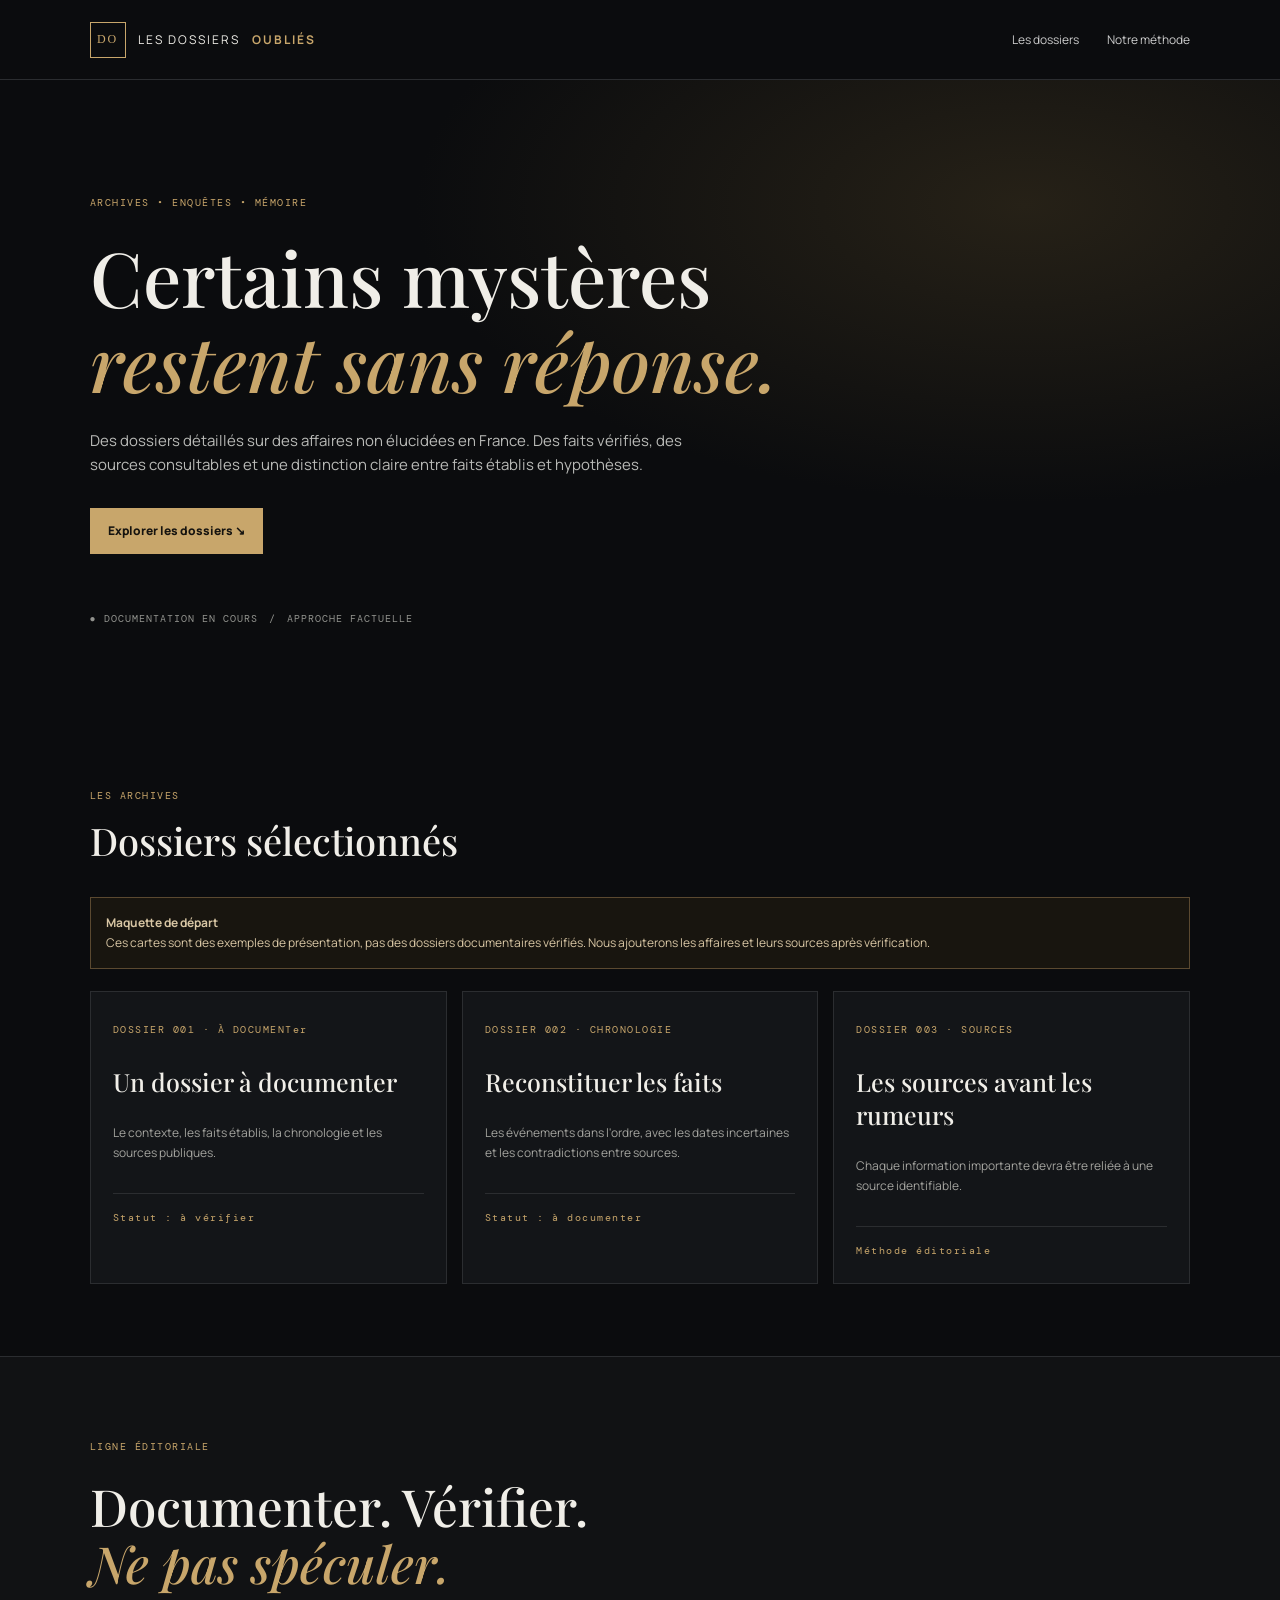
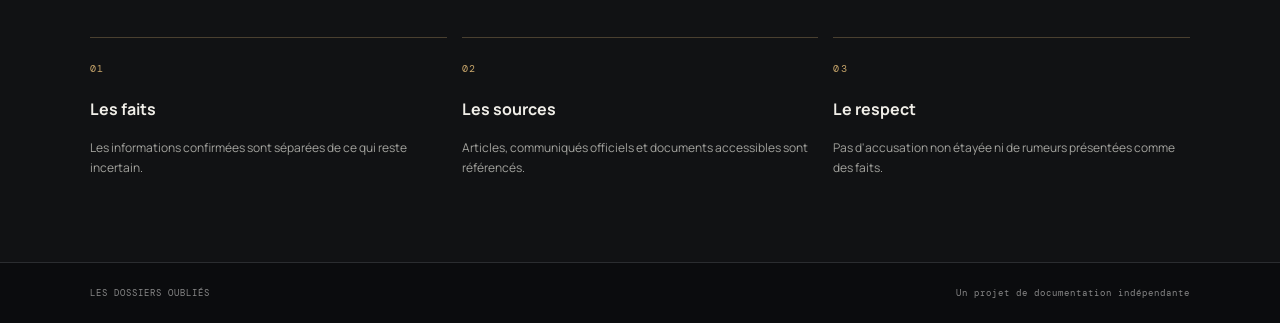
==== index.html @ da90b841 "Add files via upload" ====
<!doctype html>
<html lang="fr"><head><meta charset="utf-8"><meta name="viewport" content="width=device-width,initial-scale=1">
<title>Les Dossiers Oubliés</title><meta name="description" content="Dossiers documentés sur des affaires non élucidées en France.">
<link rel="stylesheet" href="style.css"></head><body>
<header><a class="brand" href="#"><span class="mark">DO</span> LES DOSSIERS <b>OUBLIÉS</b></a><nav><a href="#dossiers">Les dossiers</a><a href="#methode">Notre méthode</a></nav></header>
<main><section class="hero"><p class="eyebrow">ARCHIVES • ENQUÊTES • MÉMOIRE</p><h1>Certains mystères<br><em>restent sans réponse.</em></h1>
<p class="intro">Des dossiers détaillés sur des affaires non élucidées en France. Des faits vérifiés, des sources consultables et une distinction claire entre faits établis et hypothèses.</p><a class="button" href="#dossiers">Explorer les dossiers ↘</a><p class="footnote">● DOCUMENTATION EN COURS　/　APPROCHE FACTUELLE</p></section>
<section class="section" id="dossiers"><p class="eyebrow">LES ARCHIVES</p><h2>Dossiers sélectionnés</h2>
<div class="notice"><b>Maquette de départ</b><br>Ces cartes sont des exemples de présentation, pas des dossiers documentaires vérifiés. Nous ajouterons les affaires et leurs sources après vérification.</div>
<div class="cards">
<article><small>DOSSIER 001 · À DOCUMENTer</small><h3>Un dossier à documenter</h3><p>Le contexte, les faits établis, la chronologie et les sources publiques.</p><hr><small>Statut : à vérifier</small></article>
<article><small>DOSSIER 002 · CHRONOLOGIE</small><h3>Reconstituer les faits</h3><p>Les événements dans l'ordre, avec les dates incertaines et les contradictions entre sources.</p><hr><small>Statut : à documenter</small></article>
<article><small>DOSSIER 003 · SOURCES</small><h3>Les sources avant les rumeurs</h3><p>Chaque information importante devra être reliée à une source identifiable.</p><hr><small>Méthode éditoriale</small></article>
</div></section>
<section class="method" id="methode"><p class="eyebrow">LIGNE ÉDITORIALE</p><h2>Documenter. Vérifier.<br><em>Ne pas spéculer.</em></h2>
<div class="columns"><div><small>01</small><h3>Les faits</h3><p>Les informations confirmées sont séparées de ce qui reste incertain.</p></div><div><small>02</small><h3>Les sources</h3><p>Articles, communiqués officiels et documents accessibles sont référencés.</p></div><div><small>03</small><h3>Le respect</h3><p>Pas d'accusation non étayée ni de rumeurs présentées comme des faits.</p></div></div></section></main>
<footer><span>LES DOSSIERS OUBLIÉS</span><span>Un projet de documentation indépendante</span></footer><script src="app.js"></script></body></html>
---- style.css ----
@import url('https://fonts.googleapis.com/css2?family=DM+Mono:wght@400;500&family=Playfair+Display:ital,wght@0,500;0,600;1,500&family=Manrope:wght@400;500;600;700;800&display=swap');
:root{--bg:#0b0c0e;--panel:#131518;--line:#2b2d30;--text:#f0eee8;--muted:#a3a39e;--gold:#c8a66b}*{box-sizing:border-box}html{scroll-behavior:smooth}body{margin:0;background:var(--bg);color:var(--text);font-family:Manrope,Arial,sans-serif;line-height:1.65}a{color:inherit;text-decoration:none}header{height:80px;padding:0 7vw;display:flex;align-items:center;justify-content:space-between;border-bottom:1px solid var(--line)}.brand{font-size:12px;letter-spacing:2px;display:flex;align-items:center;gap:12px}.brand b{color:var(--gold)}.mark{width:36px;height:36px;border:1px solid var(--gold);display:grid;place-items:center;color:var(--gold);font-family:Georgia,serif}nav{display:flex;gap:28px;font-size:12px;color:#ccc}.hero{padding:105px 7vw 70px;min-height:480px;background:radial-gradient(ellipse at 80% 20%,#262117,transparent 42%)}.eyebrow,small{font-family:'DM Mono',monospace;letter-spacing:1.5px;color:var(--gold);font-size:10px}.hero h1,.method h2{font:500 clamp(42px,6vw,76px)/1.12 'Playfair Display',Georgia,serif;margin:22px 0}.hero em,.method em{color:var(--gold)}.intro{max-width:610px;color:#b9bab7;font-size:15px;margin:25px 0 30px}.button{display:inline-block;background:var(--gold);color:#15130f;padding:13px 18px;font-size:12px;font-weight:800}.footnote{margin-top:58px;font:10px 'DM Mono',monospace;letter-spacing:1px;color:#92938e}.section,.method{padding:72px 7vw}.section h2{font:500 38px 'Playfair Display',Georgia,serif;margin-top:0}.notice{border:1px solid #5b4930;background:#18150f;padding:15px;margin-bottom:22px;color:#d8c6a4;font-size:12px}.cards,.columns{display:grid;grid-template-columns:repeat(3,minmax(0,1fr));gap:15px}.cards article{background:var(--panel);border:1px solid var(--line);padding:22px;min-height:245px}.cards h3{font:500 25px 'Playfair Display',Georgia,serif}.cards p,.columns p{font-size:12px;color:var(--muted)}hr{border:0;border-top:1px solid var(--line);margin-top:30px}.method{background:#111214;border-top:1px solid var(--line)}.method h2{font-size:clamp(35px,4vw,54px)}.columns{margin-top:45px}.columns>div{border-top:1px solid #4a4030;padding-top:15px}.columns h3{font-size:16px}footer{padding:24px 7vw;display:flex;justify-content:space-between;color:#888;font:9px 'DM Mono',monospace;letter-spacing:1px;border-top:1px solid var(--line)}@media(max-width:700px){header{padding:0 5vw}.brand{font-size:9px;letter-spacing:1px}nav{gap:12px;font-size:10px}.hero,.section,.method{padding:55px 6vw}.cards,.columns{grid-template-columns:1fr}footer{padding:22px 6vw;flex-direction:column;gap:10px}}
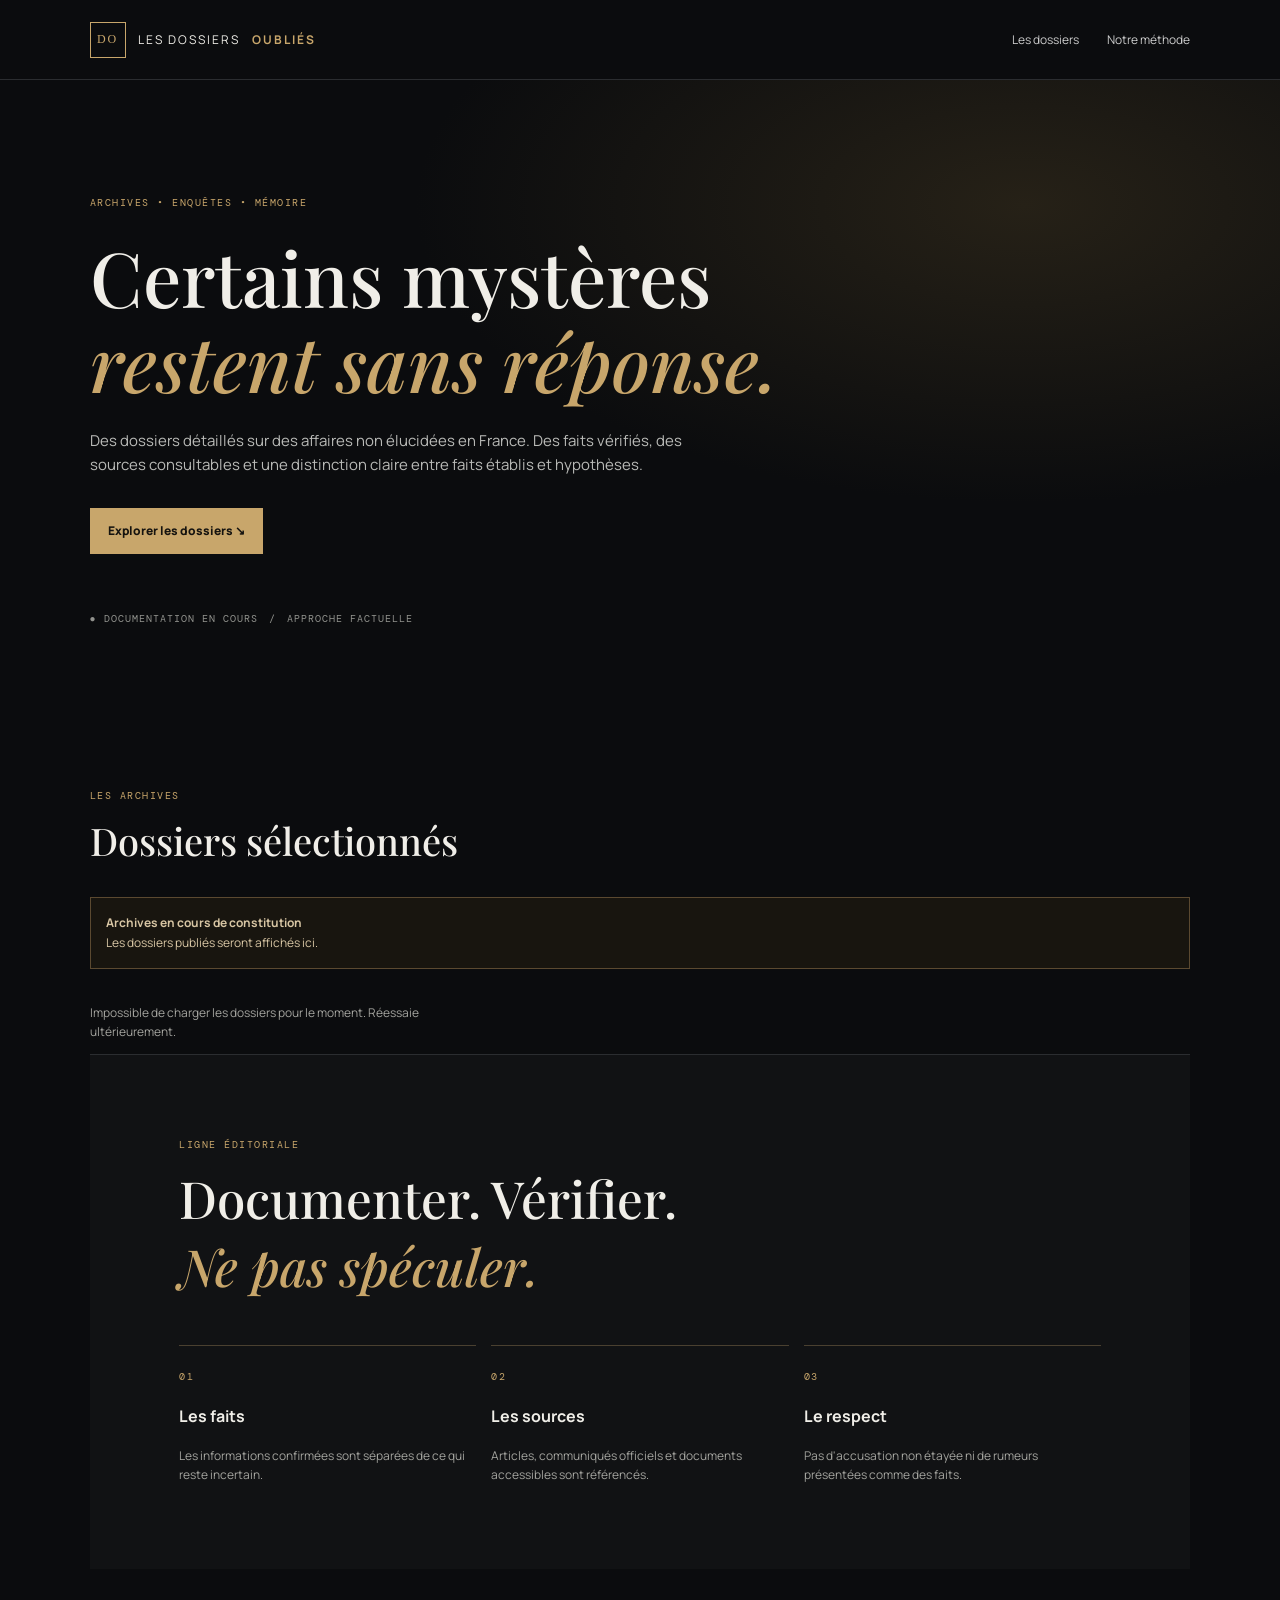
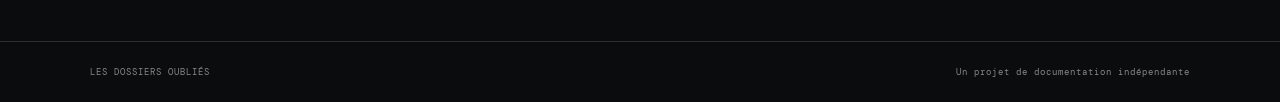
==== commit 39113795: "Revise notice section and add loading message Updated the notice section to reflect ongoing archive " ====
--- a/index.html
+++ b/index.html
@@ -6,12 +6,13 @@
 <main><section class="hero"><p class="eyebrow">ARCHIVES • ENQUÊTES • MÉMOIRE</p><h1>Certains mystères<br><em>restent sans réponse.</em></h1>
 <p class="intro">Des dossiers détaillés sur des affaires non élucidées en France. Des faits vérifiés, des sources consultables et une distinction claire entre faits établis et hypothèses.</p><a class="button" href="#dossiers">Explorer les dossiers ↘</a><p class="footnote">● DOCUMENTATION EN COURS　/　APPROCHE FACTUELLE</p></section>
 <section class="section" id="dossiers"><p class="eyebrow">LES ARCHIVES</p><h2>Dossiers sélectionnés</h2>
-<div class="notice"><b>Maquette de départ</b><br>Ces cartes sont des exemples de présentation, pas des dossiers documentaires vérifiés. Nous ajouterons les affaires et leurs sources après vérification.</div>
+<div class="notice">
+  <b>Archives en cours de constitution</b><br>
+  Les dossiers publiés seront affichés ici.
+</div>
 <div class="cards">
-<article><small>DOSSIER 001 · À DOCUMENTer</small><h3>Un dossier à documenter</h3><p>Le contexte, les faits établis, la chronologie et les sources publiques.</p><hr><small>Statut : à vérifier</small></article>
-<article><small>DOSSIER 002 · CHRONOLOGIE</small><h3>Reconstituer les faits</h3><p>Les événements dans l'ordre, avec les dates incertaines et les contradictions entre sources.</p><hr><small>Statut : à documenter</small></article>
-<article><small>DOSSIER 003 · SOURCES</small><h3>Les sources avant les rumeurs</h3><p>Chaque information importante devra être reliée à une source identifiable.</p><hr><small>Méthode éditoriale</small></article>
-</div></section>
+  <p>Chargement des dossiers…</p>
+</div>
 <section class="method" id="methode"><p class="eyebrow">LIGNE ÉDITORIALE</p><h2>Documenter. Vérifier.<br><em>Ne pas spéculer.</em></h2>
 <div class="columns"><div><small>01</small><h3>Les faits</h3><p>Les informations confirmées sont séparées de ce qui reste incertain.</p></div><div><small>02</small><h3>Les sources</h3><p>Articles, communiqués officiels et documents accessibles sont référencés.</p></div><div><small>03</small><h3>Le respect</h3><p>Pas d'accusation non étayée ni de rumeurs présentées comme des faits.</p></div></div></section></main>
-<footer><span>LES DOSSIERS OUBLIÉS</span><span>Un projet de documentation indépendante</span></footer><script src="app.js"></script></body></html>+<footer><span>LES DOSSIERS OUBLIÉS</span><span>Un projet de documentation indépendante</span></footer><script src="app.js"></script></body></html>
